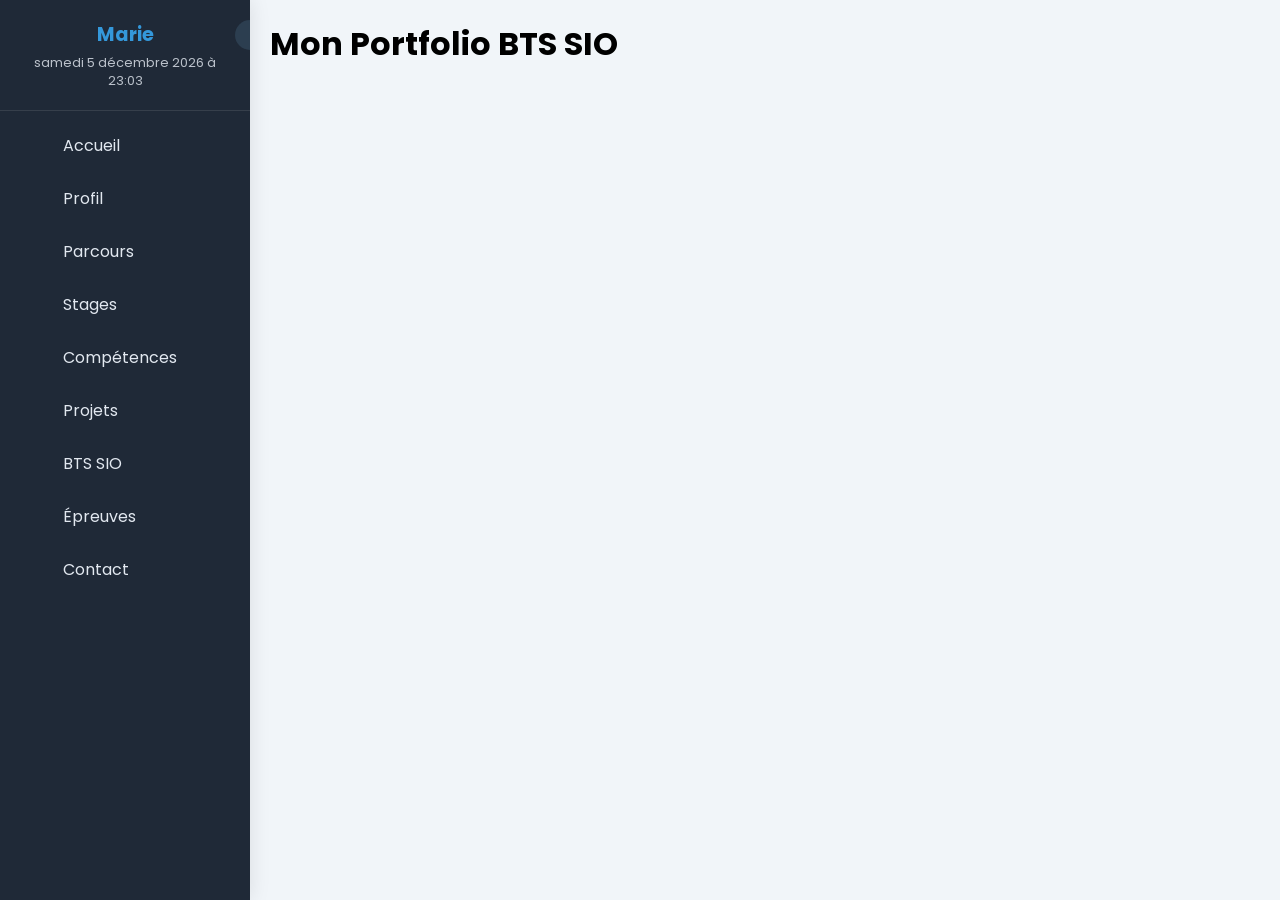
==== portfolio de sandrine/pages/index.html @ 7727120d "hébergment" ====
<!DOCTYPE html>
<html lang="fr">
<head>
    <meta charset="UTF-8">
    <meta name="viewport" content="width=device-width, initial-scale=1.0">
    <title>Portfolio BTS SIO</title>
    <link rel="stylesheet" href="../Style/style.css">
    <style>
        :root {
            --primary-color: #2c3e50;
            --accent-color: #3498db;
            --sidebar-width: 250px;
            --sidebar-bg: #1f2937;
            --text-color: #e2e8f0;
            --hover-bg: #3498db;
            --closed-width: 60px;
        }

        body {
            margin: 0;
            font-family: 'Poppins', sans-serif;
            background: #f1f5f9;
        }

        .sidebar {
            width: var(--sidebar-width);
            height: 100vh;
            background: var(--sidebar-bg);
            position: fixed;
            transition: all 0.4s cubic-bezier(0.4, 0, 0.2, 1);
            box-shadow: 0 0 20px rgba(0,0,0,0.1);
            overflow-x: hidden;
        }

        .sidebar.closed {
            width: var(--closed-width);
        }

        .sidebar.closed .user-info {
            padding: 20px 5px;
        }

        .sidebar.closed .user-info h3,
        .sidebar.closed .datetime {
            display: none;
        }

        .user-info {
            padding: 20px;
            text-align: center;
            color: var(--text-color);
            border-bottom: 1px solid rgba(255,255,255,0.1);
            margin-bottom: 10px;
        }

        .user-info h3 {
            margin: 0;
            font-size: 1.2rem;
            color: var(--accent-color);
        }

        .datetime {
            font-size: 0.8rem;
            opacity: 0.8;
            margin-top: 5px;
        }

        .toggle-btn {
            position: absolute;
            right: -15px;
            top: 20px;
            background: var(--primary-color);
            color: white;
            border: none;
            border-radius: 50%;
            width: 30px;
            height: 30px;
            cursor: pointer;
            z-index: 100;
        }

        .menu-item {
            padding: 12px 20px;
            display: flex;
            align-items: center;
            color: var(--text-color);
            text-decoration: none;
            transition: all 0.3s;
            margin: 4px 8px;
            border-radius: 8px;
            white-space: nowrap;
        }

        .sidebar.closed .menu-item {
            padding: 12px 15px;
            justify-content: center;
        }

        .sidebar.closed .menu-item i {
            margin-right: 0;
        }

        .menu-item:hover {
            background: var(--hover-bg);
            color: white;
            transform: translateX(5px);
        }

        .menu-item i {
            margin-right: 15px;
            width: 20px;
            text-align: center;
            color: var(--accent-color);
        }

        .menu-item:hover i {
            color: white;
        }

        .menu-text {
            transition: opacity 0.3s ease;
        }

        .sidebar.closed .menu-text {
            opacity: 0;
            width: 0;
            margin-left: 0;
        }

        main {
            margin-left: var(--sidebar-width);
            padding: 20px;
            transition: margin-left 0.4s cubic-bezier(0.4, 0, 0.2, 1);
        }

        .sidebar.closed + main {
            margin-left: var(--closed-width);
        }
    </style>
</head>
<body>
    <nav class="sidebar">
        <div class="user-info">
            <h3>Marie</h3>
            <div class="datetime" id="datetime"></div>
        </div>
        <button class="toggle-btn">
            <i class="fas fa-chevron-left"></i>
        </button>
        <a href="accueil.html" class="menu-item">
            <i class="fas fa-home"></i>
            <span class="menu-text">Accueil</span>
        </a>
        <a href="Profil.html" class="menu-item">
            <i class="fas fa-user"></i>
            <span class="menu-text">Profil</span>
        </a>
        <a href="parcours.html" class="menu-item">
            <i class="fas fa-graduation-cap"></i>
            <span class="menu-text">Parcours</span>
        </a>
        <a href="stage" class="menu-item">
            <i class="fas fa-briefcase"></i>
            <span class="menu-text">Stages</span>
        </a>
        <a href="competances.html" class="menu-item">
            <i class="fas fa-laptop-code"></i>
            <span class="menu-text">Compétences</span>
        </a>
        <a href="projets.html" class="menu-item">
            <i class="fas fa-code"></i>
            <span class="menu-text">Projets</span>
        </a>
        <a href="btssio.html" class="menu-item">
            <i class="fas fa-award"></i>
            <span class="menu-text">BTS SIO</span>
        </a>
        <a href="epreuves.html" class="menu-item">
            <i class="fas fa-tasks"></i>
            <span class="menu-text">Épreuves</span>
        </a>
        <a href="contact.html" class="menu-item">
            <i class="fas fa-envelope"></i>
            <span class="menu-text">Contact</span>
        </a>
    </nav>

    <main>
        <h1>Mon Portfolio BTS SIO</h1>
        <!-- Votre contenu ici -->
    </main>

    <script>
        const toggleBtn = document.querySelector('.toggle-btn');
        const sidebar = document.querySelector('.sidebar');
        const chevron = toggleBtn.querySelector('i');

        toggleBtn.addEventListener('click', () => {
            sidebar.classList.toggle('closed');
            chevron.classList.toggle('fa-chevron-left');
            chevron.classList.toggle('fa-chevron-right');
        });

        function updateDateTime() {
            const now = new Date();
            const options = { 
                weekday: 'long', 
                year: 'numeric', 
                month: 'long', 
                day: 'numeric',
                hour: '2-digit',
                minute: '2-digit'
            };
            document.getElementById('datetime').textContent = 
                now.toLocaleDateString('fr-FR', options);
        }
        
        updateDateTime();
        setInterval(updateDateTime, 60000);
    </script>

    <link href="https://fonts.googleapis.com/css2?family=Poppins:wght@300;400;500;600&display=swap" rel="stylesheet">
</body>
</html>
---- portfolio de sandrine/Style/style.css ----
#date-time {
    font-size: 16px;
    color: #333; /* Couleur du texte */
    margin-top: 20px; /* Espacement par rapport aux autres éléments */
    text-align: center; /* Centrage */
}




h1, p {
    margin: 0px;
}
tr{
    font-family: 'Franklin Gothic Medium', 'Arial Narrow', Arial, sans-serif;   
}
body {
    margin: 0;
    padding: 0;
    font-family: 'Franklin Gothic Medium', 'Arial Narrow', Arial, sans-serif;
}

.nav-menu {
    width: 300px;
    height: 100vh;
    background-color: rgba(241, 234, 234, 0.978);
    padding-top: 80px;
    overflow-y: auto;
}

.nav-menu ul {
    list-style-type: none;
    padding: 0;
    margin: 0;
}

.nav-menu li {
    margin: 10px 0;
}

.nav-menu a {
    color: #3498db;
    text-decoration: none;
    font-size: 18px;
    display: block;
    padding: 10px 15px;
    margin-left: 35px;
}

.nav-menu a:hover {
    text-decoration: underline;
    color: grey;
}

.nav-menu a.active {
    background-color: rgb(231, 231, 231);
    color: #3498db;
    border-radius: 5px;
}

/*page acceuil debut
nav {
    width: 200px;
    color: bisque;
    font: size 50px;
}*/

/*th.selection {
    padding: 10px;
    width: 200px;
    color:#fff;
}*/

body{
    margin: 0;
    padding: 0;
    width: 100%;
    height: 100%;
    font-family: 'Franklin Gothic Medium', 'Arial Narrow', Arial, sans-serif;
    font-size: medium;
    display: flex;
    /*flex-direction: row;  Change la direction pour permettre un layout horizontal */
    background-color: #fbfbfb;
}
.stretch-image{
    width: 100%;
    height: 100vh;
    object-fit: cover;

}

.fullscreen-image {
    background-image: url('../images/depositphotos_12769630-stock-photo-computer-network.jpg');
    background-position: center;
    background-repeat: no-repeat;
    background-size: cover;
    height: 100vh;
    width: 100%;
    position: fixed;
    top: 0;
    left: 0;
    z-index: -1;
    object-fit: contain;
    max-height: 1000px; /* Ajustez cette valeur selon vos besoins */
    
    
}






header {
    color:beige;
}
 

.lien:hover{
    background-color: transparent; /* Rend le fond du bouton transparent */
    color: rgb(96, 108, 108);
    border: solid;
}

.mini-presentation {
    position: absolute;
    top: 10%; 
    left: 20%; 
    transform: translate(-50%, -50%); 
    color:rgb(5, 50, 56); 
    text-align: center; 
    /* background-color: rgba(0, 0, 0, 0.5); /* Fond semi-transparent pour améliorer la lisibilité */
    padding: 40px;
    border-radius: 10px;

    width: 500px;
    height: 0px;
    margin: 200px;
    margin-left: 500px;
    font-size: 20px;
}
.img-accueil{
    margin-top: 30px;
}
/*.container{
    display: inline-block;
    image-rendering: auto; 
    width: 500%;
    height: auto;

}*/

/*fin page acceuil*/



/*debut page contact*/

.icône-plan{
    position: absolute;
    top: 0%;
    right: -20px;
    padding: 5px;
    margin-top: -120px;
    left: 600px;
    margin-right: -300px;
}

.mail-icon {
    position: absolute;
   /* top: 0;*/
   /* left: 0;*/
    margin-top: -50px;
    margin-left: 20px;
}
.email-text{
    display: flex;
    margin-top: 10px;
    flex-direction: column; /* Aligne le texte verticalement */
}

.email-address {
    margin-left: 110px; 
    position: relative; 
    top: -60px; 
    margin-top: 10px;
}
.email-label{
    margin-left: 11px; 
    position: relative; 
    top: -60px; 
    margin-top: 2px;
}



.form-container{
    margin-top: 170px;
    position: relative;
    max-width: 400px;
    text-align: center;
    margin-right: 700px;
    margin-right: 700px;
    min-width: 300px;
    flex: 1;
}


.form-group {
    margin-bottom: 20px;

}
.form{

    max-width: 300px;
    margin: 0 auto;
    padding: 20px; 
    display: flex;
    flex-direction: column;
    margin-bottom: 30px;
}

.icon-container {
   /* margin-top: 1px;*/
    position: absolute;
    width: 100%;
    top: 0px;/* Ajustez cette valeur selon la taille de vos icônes */
    left: 0;
    display: flex;
    justify-content: space-between; 
}
.map{
    margin-top: -500px;
    position: relative;
    width: 80%;
    max-width: 400px;
    height: auto;
    text-align: center;
    margin-left: 500px;
}
/*fin page contact*/



.footer{
    margin: auto;
    display: flex;
    background-color: rgb(251, 247, 244);
    padding: auto ;
    justify-content: space-between;
    margin-top: 800px;
    
}
.footer span {
    flex-basis: 45%;
    
}
.footer span:last-child{
    text-align: right;
}



label{
    display: block;
    margin-bottom: 50px;
}

input[type="text"],
textarea {
    width: 100%;
    padding: 20px;
}

input[type="submit"]{
    background-color: gray;
    cursor: pointer;
    font-size: 18px;
}
input[type="submit"]:hover{
    background-color: chocolate;
}

.form{
    display: flex;
    justify-content: center;
    height: 0;
    border-left: 30px solid transparent;
    border-right: 30px solid 
}





/*Debut page BTSSIO*/
.bts {
    margin-top: 90px;
  }
  
  h1, h4 {
    text-align: center;
  }
  
  .descp {
    max-width: 1000px;
    margin: 0 auto;
  }
  
  .container {
    display: flex;
    justify-content: space-between;
    max-width: 1200px;
    margin: 0 auto;
    padding: 20px;
  }
  
  .option {
    width: 48%;
    padding: 20px;
  }
  
  .hover {
    position: relative;
    overflow: hidden;
    height: 300px;
  }
  
  .front, .back {
    position: absolute;
    top: 0;
    left: 0;
    width: 100%;
    height: 100%;
    transition: transform 0.6s linear;
    backface-visibility: hidden;
  }
  
  .front {
    transform: perspective(600px) rotateY(0deg);
  }
  
  .back {
    transform: perspective(600px) rotateY(180deg);
    background-color: #f8f9fa;
    padding: 20px;
    overflow-y: auto;
  }
  
  .hover:hover .front {
    transform: perspective(600px) rotateY(-180deg);
  }
  
  .hover:hover .back {
    transform: perspective(600px) rotateY(0deg);
  }
  
  .option img {
    width: 100%;
    height: auto;
  }
  
  ul {
    list-style-type: none;
    padding-left: 0;
  }
  
  .icofont-rounded-right {
    margin-right: 5px;
  }
  
  .encadre-image {
    border: 10px solid #785779;
    border-radius: 5px;
    padding: 5px;
    box-shadow: 0 0 10px rgba(0,0,0,0.2);
  }
  


/*fin page BTS SIO*/






/* page documentation dédut */
/* Styles généraux */
body {
    font-family: Arial, sans-serif;
    margin: 0;
    padding: 0;
    background-color: #f4f4f4;
}

/* Section générale */
.section {
    text-align: center;
    padding: 40px 20px;
}

/* Conteneur des cartes */
.cards-container {
    display: flex;
    flex-wrap: wrap;
    justify-content: center;
    gap: 20px;
    padding: 20px;
}

/* Carte individuelle */
.card {
    border: 1px solid #ddd;
    border-radius: 10px;
    width: 280px;
    background-color: white;
    box-shadow: 0 4px 6px rgba(0, 0, 0, 0.1);
    transition: transform 0.3s;
    text-align: center;
    padding: 15px;
}

.card:hover {
    transform: scale(1.05);
}

/* Image dans la carte */
.card img {
    width: 100%;
    height: auto;
    border-radius: 10px 10px 0 0;
}

/* Titre de la carte */
.card h3 {
    margin: 10px 0;
    font-size: 16px;
    color: #333;
}

/* Lien */
.card a {
    display: inline-block;
    text-decoration: none;
    background-color: rgb(100, 100, 255);
    color: white;
    padding: 8px 12px;
    border-radius: 5px;
    transition: background-color 0.3s;
}

.card a:hover {
    background-color: rgb(80, 80, 255);
}

/* Espacement entre les sections */
.section + .section {
    margin-top: 40px;
}
/*fin de page DOCUMENT*/




/*Debut  Page PROFILE*/
p{
    padding: 200px;
    margin: 100px;
}
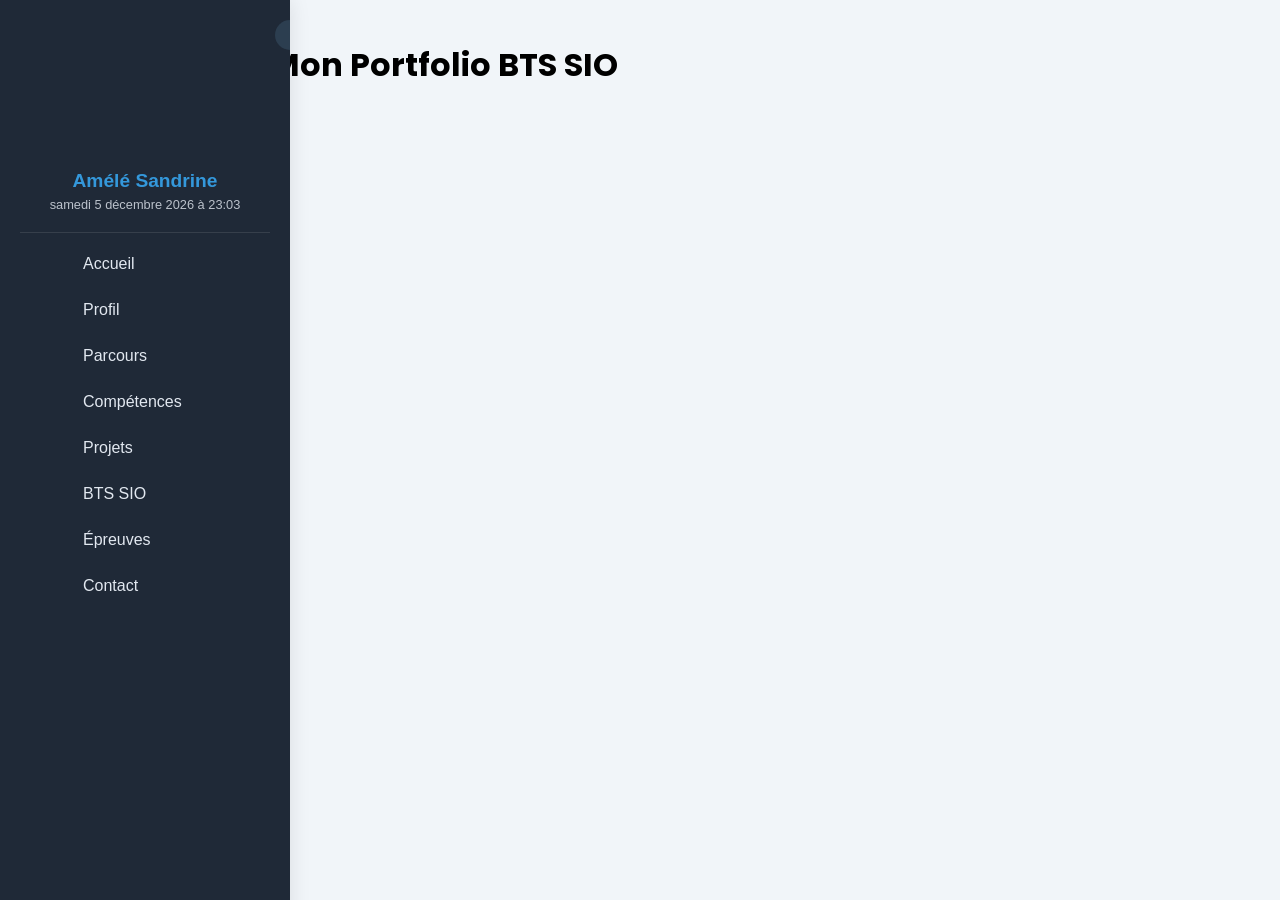
==== commit 7bb43c1c: "mise  jour" ====
--- a/portfolio de sandrine/pages/index.html
+++ b/portfolio de sandrine/pages/index.html
@@ -141,7 +141,7 @@
 <body>
     <nav class="sidebar">
         <div class="user-info">
-            <h3>Marie</h3>
+            <h3>Amélé Sandrine</h3>
             <div class="datetime" id="datetime"></div>
         </div>
         <button class="toggle-btn">
@@ -155,13 +155,10 @@
             <i class="fas fa-user"></i>
             <span class="menu-text">Profil</span>
         </a>
-        <a href="parcours.html" class="menu-item">
-            <i class="fas fa-graduation-cap"></i>
-            <span class="menu-text">Parcours</span>
-        </a>
+    
         <a href="stage" class="menu-item">
             <i class="fas fa-briefcase"></i>
-            <span class="menu-text">Stages</span>
+            <span class="menu-text">Parcours</span>
         </a>
         <a href="competances.html" class="menu-item">
             <i class="fas fa-laptop-code"></i>
--- a/portfolio de sandrine/Style/style.css
+++ b/portfolio de sandrine/Style/style.css
@@ -1,3 +1,14 @@
+html {
+    scroll-behavior: smooth;
+  }
+  
+  .section {
+    height: 100vh;
+    padding: 80px 20px;
+    background: #f1f5f9;
+  }
+  
+
 
 #date-time {
     font-size: 16px;
@@ -6,37 +17,10 @@
     text-align: center; /* Centrage */
 }
 
-
-
-
-h1, p {
-    margin: 0px;
-}
-tr{
-    font-family: 'Franklin Gothic Medium', 'Arial Narrow', Arial, sans-serif;   
-}
-body {
-    margin: 0;
-    padding: 0;
-    font-family: 'Franklin Gothic Medium', 'Arial Narrow', Arial, sans-serif;
-}
-
-.nav-menu {
-    width: 300px;
-    height: 100vh;
-    background-color: rgba(241, 234, 234, 0.978);
-    padding-top: 80px;
-    overflow-y: auto;
-}
-
-.nav-menu ul {
-    list-style-type: none;
-    padding: 0;
-    margin: 0;
-}
-
-.nav-menu li {
-    margin: 10px 0;
+p {
+    margin: 20px auto;
+    padding: 10px;  
+    line-height: 1.6;
 }
 
 .nav-menu a {
@@ -48,138 +32,171 @@
     margin-left: 35px;
 }
 
-.nav-menu a:hover {
-    text-decoration: underline;
-    color: grey;
-}
 
 .nav-menu a.active {
     background-color: rgb(231, 231, 231);
-    color: #3498db;
+    color: lab(60.16% -6.09 -42.24);
     border-radius: 5px;
 }
 
-/*page acceuil debut
-nav {
+
+
+
+.sidebar {
+    background-color: #0f172a;
+    color: #e5e7eb;
+    width: 220px;
+    padding: 20px;
+    padding-top: 150px;
+    font-family: Arial, sans-serif;
+    position: fixed;
+    height: 100vh;
+    transition: width 0.3s ease;
+    overflow: hidden;
+  }
+  
+  .sidebar.collapsed {
+    width: 60px;
+  }
+  
+  .menu-item {
+    display: flex;
+    align-items: center;
+    padding: 10px 0;
+  }
+  
+  .link-text {
+    display: inline-block;
+    margin-left: 10px;
+    transition: opacity 0.3s ease;
+  }
+  
+  .sidebar.collapsed .link-text {
+    opacity: 0;
+    visibility: hidden;
+  }
+  
+  /*.main-content {
+    margin-left: 220px;
+    background: linear-gradient(to bottom right, #b388f6, #5ac8fa);
+    min-height: 100vh;
+    padding: 2rem;
+    transition: margin-left 0.3s ease;
+  }*/
+
+  .main-content {
+    margin-left: var(--sidebar-width);
+    background: linear-gradient(to bottom right, #b388f6, #5ac8fa);
+    min-height: 100vh;
+    padding: 2rem;
+    transition: margin-left 0.4s cubic-bezier(0.4, 0, 0.2, 1);
+}
+
+    .sidebar.closed + .main-content {
+    margin-left: var(--closed-width);
+}
+
+
+  .toggle-btn {
+    position: absolute;
+    right: -15px;
+    top: 20px;
+}
+
+
+.icon {
+    color: #9ca3af; /* gris clair */
+    margin-right: 8px;
+}
+
+
+/*page acceuil debut*/
+/*nav {
     width: 200px;
     color: bisque;
     font: size 50px;
 }*/
 
-/*th.selection {
-    padding: 10px;
-    width: 200px;
-    color:#fff;
-}*/
-
-body{
-    margin: 0;
-    padding: 0;
-    width: 100%;
-    height: 100%;
-    font-family: 'Franklin Gothic Medium', 'Arial Narrow', Arial, sans-serif;
-    font-size: medium;
-    display: flex;
-    /*flex-direction: row;  Change la direction pour permettre un layout horizontal */
-    background-color: #fbfbfb;
-}
-.stretch-image{
-    width: 100%;
-    height: 100vh;
-    object-fit: cover;
-
-}
-
-.fullscreen-image {
-    background-image: url('../images/depositphotos_12769630-stock-photo-computer-network.jpg');
-    background-position: center;
-    background-repeat: no-repeat;
+
+.main-content.hero {
+    display: flex;
+    justify-content: center;
+    align-items: center;
+    height: 100vh; /* plein écran */
+    background: linear-gradient(to bottom right, #b388f6, #5ac8fa);
+    text-align: center;
+    animation: fadeInUp 1.5s ease-out;
+  }
+  
+  .hero-content p {
+    font-size: 1.5em;
+    max-width: 700px;
+    line-height: 1.6;
+    color: #000;
+    animation: fadeInUp 2s ease-out;
+    opacity: 0;
+    animation-fill-mode: forwards;
+    animation-delay: 0.5s;
+  }
+  /* Animation */
+  @keyframes fadeInUp {
+    0% {
+      opacity: 0;
+      transform: translateY(40px);
+    }
+    100% {
+      opacity: 1;
+      transform: translateY(0);
+    }
+  }
+  
+  
+  
+  
+  .hero {
+    position: relative;
+    height: 100vh;    
     background-size: cover;
-    height: 100vh;
-    width: 100%;
-    position: fixed;
-    top: 0;
-    left: 0;
-    z-index: -1;
-    object-fit: contain;
-    max-height: 1000px; /* Ajustez cette valeur selon vos besoins */
-    
-    
-}
-
-
-
-
-
-
-header {
-    color:beige;
-}
+    display: flex;
+    justify-content: center;
+    align-items: center;
+  }
+  
+  .hero-content {
+    text-align: center;
+    z-index: 2;
+    color: #000; /* texte noir pour une image éclaircie */
+  }
+  
+  .hero-content h1 {
+    font-size: 3em;
+    margin-bottom: 10px;
+    animation: fadeInUp 1.5s ease-in-out;
+  }
+  
+  .hero-content p {
+    font-size: 1.5em;
+    opacity: 0.9;
+    animation: fadeInUp 2s ease-in-out;
+  }
+  
+
+/*fin page acceuil*/
+
+
+
+/*debut page contact*/
+
+
+
+  
+  .mail-icon {
+    width: 40px;  /* taille légèrement réduite pour un bon alignement */
+    height: auto;
+    margin: 0;    /* aucune marge spéciale pour ne pas le décaler */
+  }
  
-
-.lien:hover{
-    background-color: transparent; /* Rend le fond du bouton transparent */
-    color: rgb(96, 108, 108);
-    border: solid;
-}
-
-.mini-presentation {
-    position: absolute;
-    top: 10%; 
-    left: 20%; 
-    transform: translate(-50%, -50%); 
-    color:rgb(5, 50, 56); 
-    text-align: center; 
-    /* background-color: rgba(0, 0, 0, 0.5); /* Fond semi-transparent pour améliorer la lisibilité */
-    padding: 40px;
-    border-radius: 10px;
-
-    width: 500px;
-    height: 0px;
-    margin: 200px;
-    margin-left: 500px;
-    font-size: 20px;
-}
-.img-accueil{
-    margin-top: 30px;
-}
-/*.container{
-    display: inline-block;
-    image-rendering: auto; 
-    width: 500%;
-    height: auto;
-
-}*/
-
-/*fin page acceuil*/
-
-
-
-/*debut page contact*/
-
-.icône-plan{
-    position: absolute;
-    top: 0%;
-    right: -20px;
-    padding: 5px;
-    margin-top: -120px;
-    left: 600px;
-    margin-right: -300px;
-}
-
-.mail-icon {
-    position: absolute;
-   /* top: 0;*/
-   /* left: 0;*/
-    margin-top: -50px;
-    margin-left: 20px;
-}
-.email-text{
-    display: flex;
-    margin-top: 10px;
-    flex-direction: column; /* Aligne le texte verticalement */
-}
-
+  
 .email-address {
     margin-left: 110px; 
     position: relative; 
@@ -195,63 +212,106 @@
 
 
 
-.form-container{
-    margin-top: 170px;
-    position: relative;
-    max-width: 400px;
-    text-align: center;
-    margin-right: 700px;
-    margin-right: 700px;
+.contact-section {
+    display: flex;
+    justify-content: center;
+    align-items: flex-start; /* permet d'aligner le haut de chaque élément */
+    gap: 50px; /* espace entre la carte et le formulaire */
+    flex-wrap: wrap;
+    margin-top: 50px;
+  }
+  
+  .form-container {
+    padding: 30px;
+    border-radius: 10px;
+    max-width: 500px;
     min-width: 300px;
     flex: 1;
-}
-
-
-.form-group {
-    margin-bottom: 20px;
-
-}
-.form{
-
-    max-width: 300px;
-    margin: 0 auto;
-    padding: 20px; 
+    background-color: #fff;
+  }
+  
+  .map {
+    max-width: 600px;
+    flex: 1;
+    text-align: center;
+  }
+
+
+    .icon-container {
+        display: flex;
+        align-items: center;  /* aligne verticalement l’icône et le texte */
+        gap: 10px;             /* espace entre l’icône et l’adresse email */
+        margin-bottom: 20px;   /* espace sous l’icône + email */
+        justify-content: flex-start; /* aligne à gauche sans affecter le reste */
+    }
+  
+  
+
+  .email-text {
     display: flex;
     flex-direction: column;
-    margin-bottom: 30px;
-}
-
-.icon-container {
-   /* margin-top: 1px;*/
-    position: absolute;
-    width: 100%;
-    top: 0px;/* Ajustez cette valeur selon la taille de vos icônes */
-    left: 0;
-    display: flex;
-    justify-content: space-between; 
-}
-.map{
-    margin-top: -500px;
-    position: relative;
-    width: 80%;
-    max-width: 400px;
-    height: auto;
-    text-align: center;
-    margin-left: 500px;
-}
+    justify-content: center;
+    margin: 0px;
+    padding: 0;
+  }
+  .email-label,
+  .email-address {
+    margin: 0;
+    font-size: 14px;
+    margin: 0;
+    padding: 0px;
+    font-size: 14px;
+    margin-bottom: -120px;
+  }
+
+
+  form input,
+form textarea {
+  display: block;
+  width: 100%;
+  padding: 10px;
+  margin-bottom: 20px;
+  border: 1px solid #ccc;
+  border-radius: 5px;
+}
+
+form input[type="submit"] {
+  background-color: #007bff;
+  color: white;
+  border: none;
+  cursor: pointer;
+  transition: background-color 0.3s ease;
+}
+
+form input[type="submit"]:hover {
+  background-color: #0056b3;
+}
+
+ 
+  
+  @media (max-width: 768px) {
+    .contact-section {
+      flex-direction: column;
+      align-items: center;
+    }
+    .map {
+      margin-top: 20px;
+    }
+  }
+  
 /*fin page contact*/
 
 
 
-.footer{
-    margin: auto;
-    display: flex;
-    background-color: rgb(251, 247, 244);
-    padding: auto ;
-    justify-content: space-between;
-    margin-top: 800px;
-    
-}
+.footer {
+  margin: auto;
+  display: flex;
+  background-color: rgb(251, 247, 244);
+  justify-content: space-between;
+  padding: 20px;
+  margin-top: 50px; /* suffisant */
+}
+
 .footer span {
     flex-basis: 45%;
     
@@ -282,118 +342,20 @@
     background-color: chocolate;
 }
 
-.form{
-    display: flex;
-    justify-content: center;
-    height: 0;
-    border-left: 30px solid transparent;
-    border-right: 30px solid 
-}
-
-
-
-
-
-/*Debut page BTSSIO*/
-.bts {
-    margin-top: 90px;
-  }
-  
-  h1, h4 {
-    text-align: center;
-  }
-  
-  .descp {
-    max-width: 1000px;
-    margin: 0 auto;
-  }
-  
-  .container {
-    display: flex;
-    justify-content: space-between;
-    max-width: 1200px;
-    margin: 0 auto;
-    padding: 20px;
-  }
-  
-  .option {
-    width: 48%;
-    padding: 20px;
-  }
-  
-  .hover {
-    position: relative;
-    overflow: hidden;
-    height: 300px;
-  }
-  
-  .front, .back {
-    position: absolute;
-    top: 0;
-    left: 0;
-    width: 100%;
-    height: 100%;
-    transition: transform 0.6s linear;
-    backface-visibility: hidden;
-  }
-  
-  .front {
-    transform: perspective(600px) rotateY(0deg);
-  }
-  
-  .back {
-    transform: perspective(600px) rotateY(180deg);
-    background-color: #f8f9fa;
-    padding: 20px;
-    overflow-y: auto;
-  }
-  
-  .hover:hover .front {
-    transform: perspective(600px) rotateY(-180deg);
-  }
-  
-  .hover:hover .back {
-    transform: perspective(600px) rotateY(0deg);
-  }
-  
-  .option img {
-    width: 100%;
-    height: auto;
-  }
-  
-  ul {
-    list-style-type: none;
-    padding-left: 0;
-  }
-  
-  .icofont-rounded-right {
-    margin-right: 5px;
-  }
-  
-  .encadre-image {
-    border: 10px solid #785779;
-    border-radius: 5px;
-    padding: 5px;
-    box-shadow: 0 0 10px rgba(0,0,0,0.2);
-  }
-  
-
-
-/*fin page BTS SIO*/
-
-
-
-
-
-
-/* page documentation dédut */
-/* Styles généraux */
-body {
-    font-family: Arial, sans-serif;
-    margin: 0;
-    padding: 0;
-    background-color: #f4f4f4;
-}
+
+@media (max-width: 768px) {
+    .form-container {
+        margin: 0 auto;
+        max-width: 90%;
+    }
+    .map {
+        margin-left: 0;
+        margin-top: 20px;
+    }
+}
+
+
+
 
 /* Section générale */
 .section {
@@ -444,7 +406,7 @@
 .card a {
     display: inline-block;
     text-decoration: none;
-    background-color: rgb(100, 100, 255);
+    background-color: rgb(72, 72, 173);
     color: white;
     padding: 8px 12px;
     border-radius: 5px;
@@ -452,7 +414,7 @@
 }
 
 .card a:hover {
-    background-color: rgb(80, 80, 255);
+    background-color: rgb(230, 230, 241);
 }
 
 /* Espacement entre les sections */
@@ -468,4 +430,22 @@
 p{
     padding: 200px;
     margin: 100px;
-}+}
+
+
+  
+   /*Animation simple d’apparition */
+
+  @keyframes fadeInUp {
+    from {
+      opacity: 0;
+      transform: translateY(40px);
+    }
+    to {
+      opacity: 1;
+      transform: translateY(0);
+    }
+  }
+  
+
+/* Arc-en-ciel coin haut gauche */
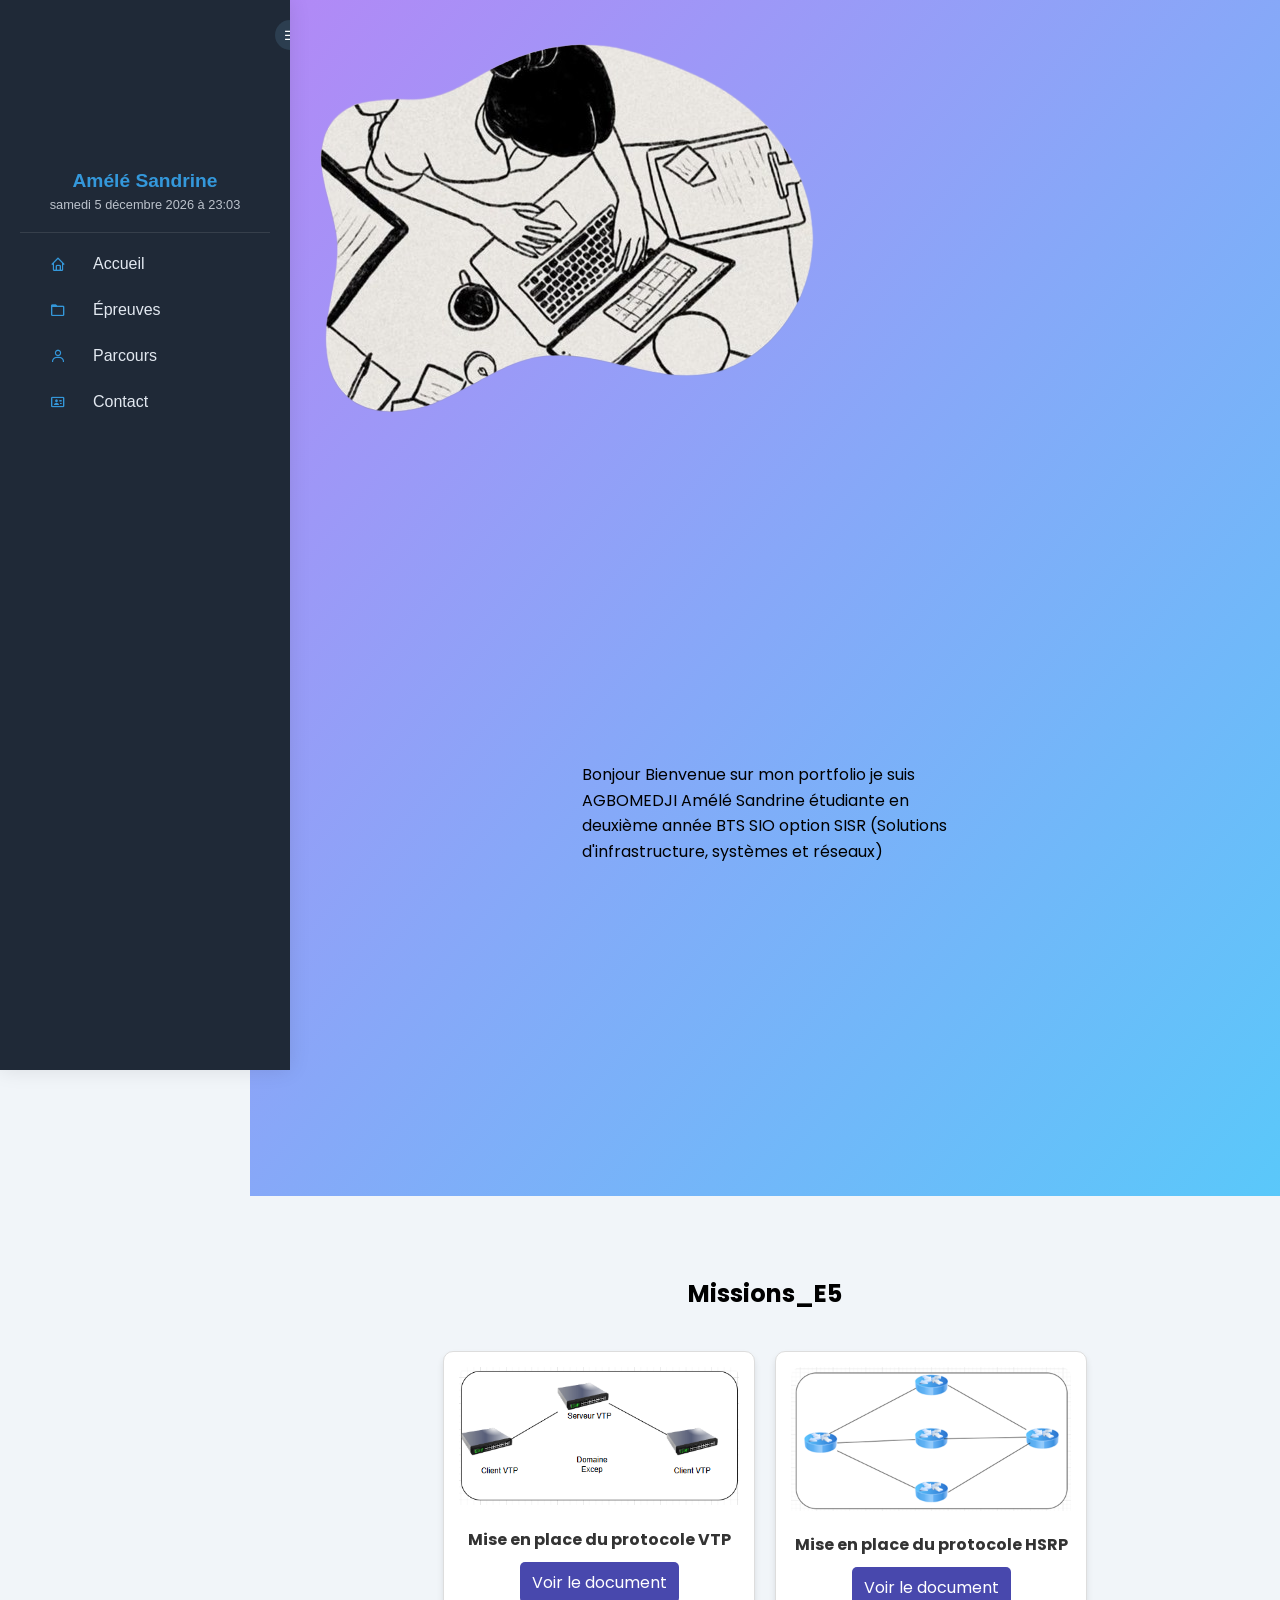
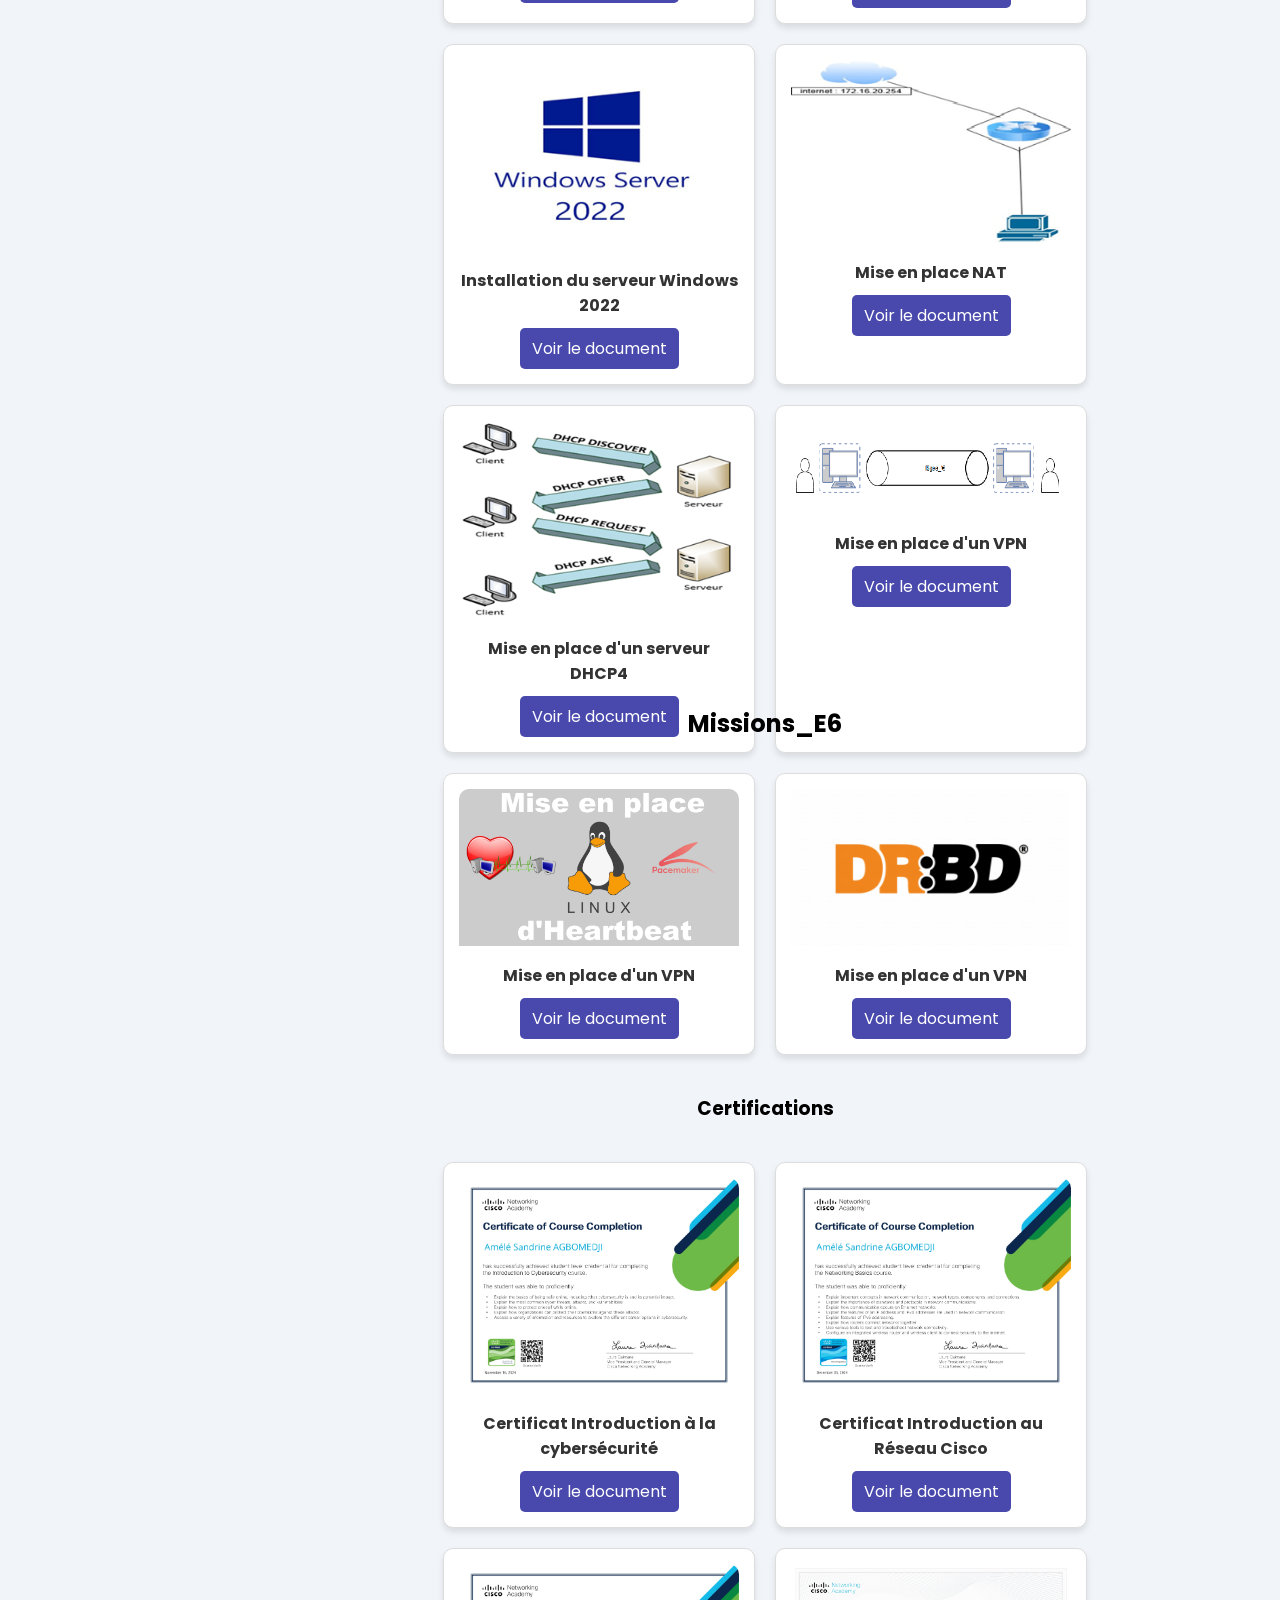
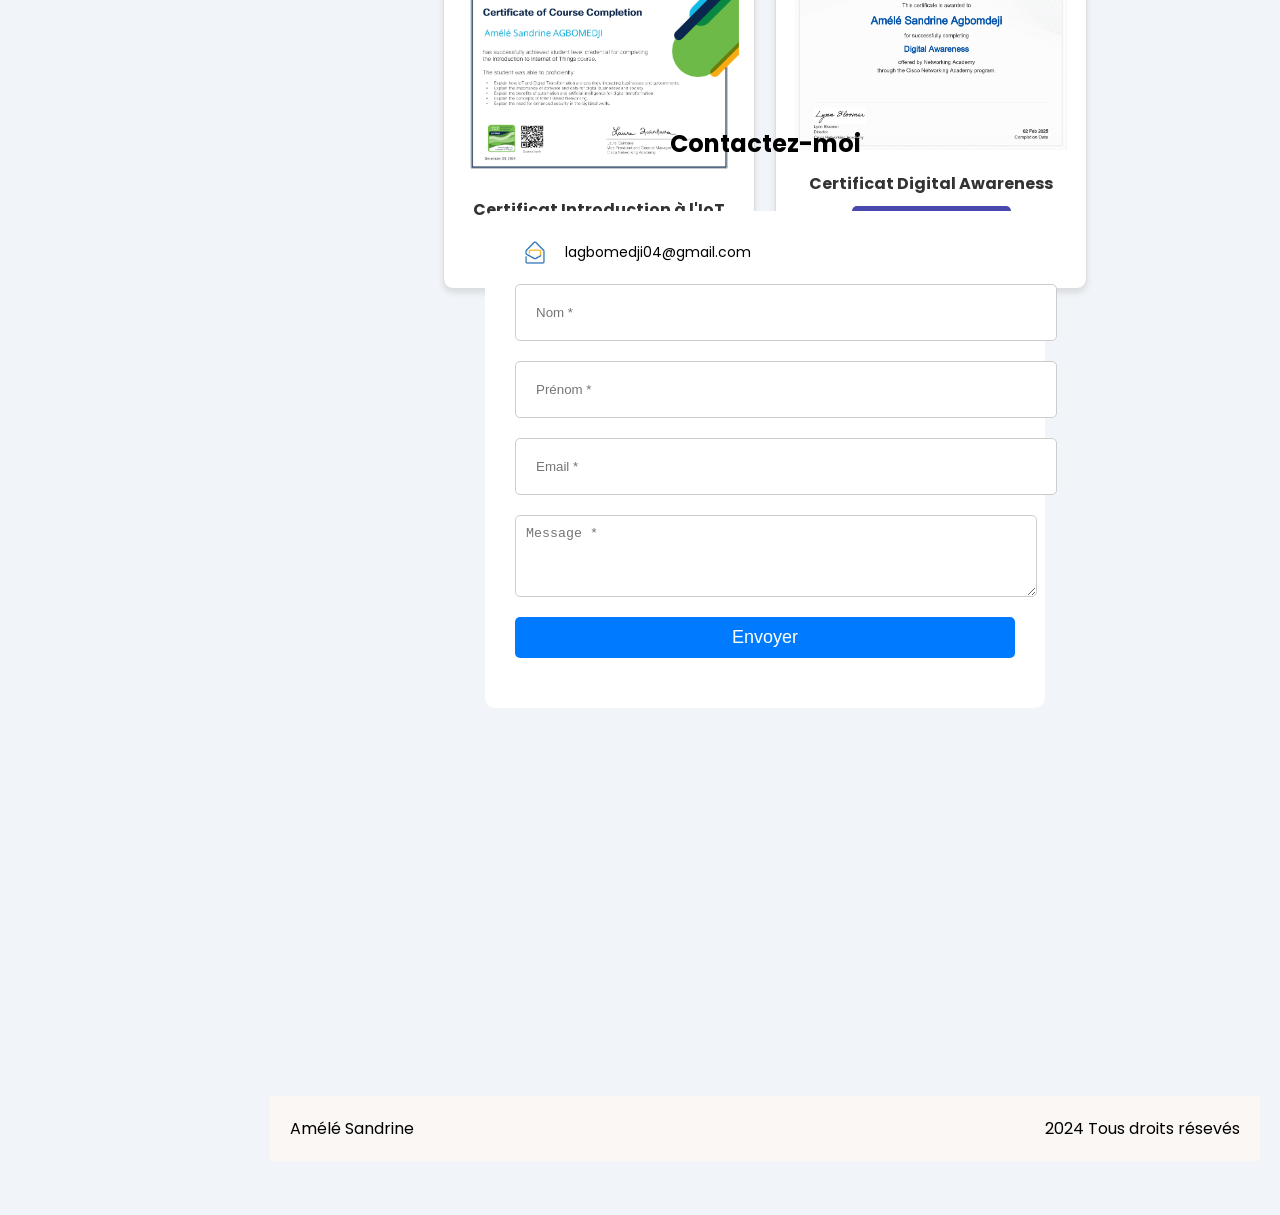
==== commit ab98f0f1: "Renommage de accueil.html en index.html pour GitHub Pages" ====
--- a/portfolio de sandrine/pages/index.html
+++ b/portfolio de sandrine/pages/index.html
@@ -5,6 +5,8 @@
     <meta name="viewport" content="width=device-width, initial-scale=1.0">
     <title>Portfolio BTS SIO</title>
     <link rel="stylesheet" href="../Style/style.css">
+    <link href='https://unpkg.com/boxicons@2.1.4/css/boxicons.min.css' rel='stylesheet'>
+
     <style>
         :root {
             --primary-color: #2c3e50;
@@ -139,53 +141,288 @@
     </style>
 </head>
 <body>
-    <nav class="sidebar">
+    <nav class="sidebar" id="sidebar">
+        <button id="toggleSidebar" class="toggle-btn">☰</button>
+      
         <div class="user-info">
-            <h3>Amélé Sandrine</h3>
-            <div class="datetime" id="datetime"></div>
+          <h3>Amélé Sandrine</h3>
+          <div class="datetime" id="datetime"></div>
         </div>
-        <button class="toggle-btn">
-            <i class="fas fa-chevron-left"></i>
-        </button>
+      
         <a href="accueil.html" class="menu-item">
-            <i class="fas fa-home"></i>
-            <span class="menu-text">Accueil</span>
+          <i class='bx bx-home'></i>
+          <span class="link-text">Accueil</span>
         </a>
-        <a href="Profil.html" class="menu-item">
-            <i class="fas fa-user"></i>
-            <span class="menu-text">Profil</span>
+      
+        <div class="menu-item has-submenu">
+          <i class='bx bx-folder'></i>
+          <span class="link-text">Épreuves</span>
+        </div>
+      
+        <a href="parcours.html" class="menu-item">
+          <i class='bx bx-user'></i>
+          <span class="link-text">Parcours</span>
         </a>
-    
-        <a href="stage" class="menu-item">
-            <i class="fas fa-briefcase"></i>
-            <span class="menu-text">Parcours</span>
+      
+        <a href="contact.html" class="menu-item">
+          <i class='bx bx-id-card'></i>
+          <span class="link-text">Contact</span>
         </a>
-        <a href="competances.html" class="menu-item">
-            <i class="fas fa-laptop-code"></i>
-            <span class="menu-text">Compétences</span>
-        </a>
-        <a href="projets.html" class="menu-item">
-            <i class="fas fa-code"></i>
-            <span class="menu-text">Projets</span>
-        </a>
-        <a href="btssio.html" class="menu-item">
-            <i class="fas fa-award"></i>
-            <span class="menu-text">BTS SIO</span>
-        </a>
-        <a href="epreuves.html" class="menu-item">
-            <i class="fas fa-tasks"></i>
-            <span class="menu-text">Épreuves</span>
-        </a>
-        <a href="contact.html" class="menu-item">
-            <i class="fas fa-envelope"></i>
-            <span class="menu-text">Contact</span>
-        </a>
+      </nav>
+      
+    
+      <!-- Ton contenu principal -->
+      <main class="main-content">
+        <div class="hero-section">
+            <div class="hero-image">
+                <img src="../images/Capture_d_écran_2025-05-05_162324-removebg-preview.png" alt="">
+            </div>
+
+        </div>
+        <p>Bonjour
+            Bienvenue sur mon portfolio
+            je suis AGBOMEDJI Amélé Sandrine étudiante en deuxième année BTS SIO option SISR (Solutions d'infrastructure, systèmes et réseaux)</p>
+
+      </main>
     </nav>
+    <!-- Ton contenu principal -->
+
+  
+
+    <!-- Le reste de votre code HTML... -->
+    
+    <!--div class="hero-content">
+        <section class="hero">
+            <h1 class="hero-text">Bonjour, Bienvenue sur mon portfolio...</h1>
+        </section>
+    </div-->
 
     <main>
-        <h1>Mon Portfolio BTS SIO</h1>
-        <!-- Votre contenu ici -->
+
+        <!--section >
+            <div class="hero-content">
+        <section class="hero">
+            <h1 class="hero-text">Bonjour, Bienvenue sur mon portfolio...</h1>
+        </section>
+            </div>
+        </section-->
+
+        
+        
+      
+        <section id="missionsE5" class="section">
+            <h2>Missions_E5</h2>
+            
+            <div class="cards-container">
+                <div class="card">
+                    <img src="../images/img VTP.png" alt="Installation IoT">
+                    <h3>Mise en place du protocole VTP</h3>
+                    <a href="../documents/1_mise en place de VTP.pdf" target="_blank">Voir le document</a>
+                </div>
+    
+                <div class="card">
+                    <img src="../images/img hsrp.png" alt="audit">
+                    <h3>Mise en place du protocole HSRP</h3>
+                    <a href="../documents/1_Projet_mise_en_place_hsrp.pdf" target="_blank">Voir le document</a>
+                </div>
+    
+                <div class="card">
+                    <img src="../images/wind2022.png" alt="audit">
+                    <h3>Installation du serveur Windows 2022</h3>
+                    <a href="../documents/5_Installation windows server 2022.pdf" target="_blank">Voir le document</a>
+                </div>
+    
+                <div class="card">
+                    <img src="../images/img NAT.png" alt="audit">
+                    <h3>Mise en place NAT</h3>
+                    <a href="../documents/2_mise en place de NAT.pdf" target="_blank">Voir le document</a>
+                </div>
+    
+                <div class="card">
+                    <img src="../images/imgdhcp.png" alt="audit">
+                    <h3>Mise en place d'un serveur DHCP4</h3>
+                    <a href="../documents/3_installation serveur DHCP.pdf" target="_blank">Voir le document</a>
+                </div>
+                <div class="card">
+                    <img src="../images/img VPN.png" alt="audit">
+                    <h3>Mise en place d'un VPN</h3>
+                    <a href="../documents/6installation serveur web Linux.pdf" target="_blank">Voir le document</a>
+                </div>
+                <div class="card">
+                    <img src="../images/install-heartbeat.jpg" alt="audit">
+                    <h3>Mise en place d'un VPN</h3>
+                    <a href="../documents/HEARTBEAT.pdf" target="_blank">Voir le document</a>
+                </div>
+                <div class="card">
+                        <img src="../images/drbd.png" alt="audit">
+                        <h3>Mise en place d'un VPN</h3>
+                        <a href="../documents/mise en place DRBD.pdf" target="_blank">Voir le document</a>
+                </div>
+            </div>
+            <h3>Certifications</h3>
+
+            <div class="cards-container">
+                <div class="card">
+                    <img src="../images/1_Introduction_to_Cybersecurity_Badge20241116-25-vor7zh_page-0001.jpg" alt="certif">
+                    <h3>Certificat Introduction à la cybersécurité</h3>
+                    <a href="../documents/certif/1_Introduction_to_Cybersecurity_Badge20241116-25-vor7zh.pdf" target="_blank">Voir le document</a>
+                </div>
+    
+                <div class="card">
+                    <img src="../images/2_Networking_Basics_Badge20241205-27-le6i4b_page-0001.jpg" alt="certif">
+                    <h3>Certificat Introduction au Réseau Cisco</h3>
+                    <a href="../documents/certif/2_Networking_Basics_Badge20241205-27-le6i4b.pdf" target="_blank">Voir le document</a>
+                </div>
+    
+                <div class="card">
+                    <img src="../images/3_Introduction_to_IoT_Badge20241203-25-54nynf_page-0001.jpg" alt="certif">
+                    <h3>Certificat Introduction à l'IoT</h3>
+                    <a href="../documents/certif/3_Introduction_to_IoT_Badge20241203-25-54nynf.pdf" target="_blank">Voir le document</a>
+                </div>
+    
+                <div class="card">
+                    <img src="../images/4_Digital_Awareness_certificate_lagbomedji04-gmail-com_5bb9c5ce-554c-493c-897a-7d22d1c522d1_page-0001.jpg" alt="certif">
+                    <h3>Certificat Digital Awareness</h3>
+                    <a href="../documents/certif/4_Digital_Awareness_certificate_lagbomedji04-gmail-com_5bb9c5ce-554c-493c-897a-7d22d1c522d1.pdf" target="_blank">Voir le document</a>
+                </div>
+    
+                <div class="card">
+                    <img src="../images/5_EnglishforIT1Update20250215-26-tuco43_page-0001 (1).jpg" alt="certif">
+                    <h3>Certificat English for IT</h3>
+                    <a href="../documents/certif/5_EnglishforIT1Update20250215-26-tuco43.pdf" target="_blank">Voir le document</a>
+                </div>
+            </div>
+        </section>
+        <br>
+        <br>
+
+
+      
+        <section id="Missions_E6" class="section">
+            <h2>Missions_E6</h2>
+        </section>
+
+        <section id="Contact" class="section">
+            <h2>Contactez-moi</h2>
+            <link href="https://fonts.googleapis.com/css2?family=Poppins:wght@300;400;500;600&display=swap" rel="stylesheet">
+          
+            <div class="contact-section"> <!-- Nouveau conteneur -->
+          
+              <div class="form-container">
+                <div class="icon-container">
+                    <img src="../images/Zoho-Mail-Symbole.jpg" alt="mail icon" class="mail-icon" width="100" height="50">
+                    <div class="email-text">
+                        <span class="email-address">lagbomedji04@gmail.com</span>
+                    </div>
+                </div>
+          
+                <form method="POST" action="/rep.php">
+                    <input id="name" type="text" placeholder="Nom *" name="page_name" required />
+                    
+                    <input id="last_name" type="text" placeholder="Prénom *" name="last_name" required />
+                    
+                    <input id="mail" type="text" placeholder="Email *" name="Email" required />
+                    
+                    <textarea id="message" name="message" rows="4" placeholder="Message *" required></textarea>
+                    
+                    <input type="submit" value="Envoyer" />
+                  </form>
+              </div>
+          
+              <div class="map">
+                <iframe 
+                    src="https://www.google.com/maps/embed?pb=!1m18!1m12!1m3!1d2625.7435266734037!2d2.649358077459986!3d48.844030601715474!2m3!1f0!2f0!3f0!3m2!1i1024!2i768!4f13.1!3m3!1m2!1s0x47e6054e9871c4d9%3A0xab780393a99c100!2s5%20Prom.%20de%20la%20Source%2C%2077200%20Torcy!5e0!3m2!1sfr!2sfr!4v1746263990376!5m2!1sfr!2sfr" width="600" height="450" style="border:0;" allowfullscreen="" loading="lazy" referrerpolicy="no-referrer-when-downgrade"> " 
+                </iframe>
+              </div>
+          
+            </div> <!-- Fin contact-section -->
+          
+            
+        </section>
+
+        <footer class="footer">
+            <span>Amélé Sandrine</span>
+            <span>2024 Tous droits résevés</span>
+          </footer>
+          
     </main>
+
+
+
+
+
+
+    
+
+
+
+
+
+
+
+
+
+
+
+
+
+
+
+
+
+
+
+<script src="./script.js"></script>
+
+
+
+    <script>
+        const sections = document.querySelectorAll('.scroll-section');
+    
+        const observer = new IntersectionObserver(entries => {
+            entries.forEach(entry => {
+                if (entry.isIntersecting) {
+                    entry.target.classList.add('show');
+                }
+            });
+        }, {
+            threshold: 0.2
+        });
+    
+        sections.forEach(section => {
+            observer.observe(section);
+        });
+    </script>
+
+
+
+
+
+    
+
+
+
+
+
+
+
+
+
+
+
+
+
+    
+
+
+
+
+
+
+      
+    
+
+
 
     <script>
         const toggleBtn = document.querySelector('.toggle-btn');
@@ -216,6 +453,11 @@
         setInterval(updateDateTime, 60000);
     </script>
 
-    <link href="https://fonts.googleapis.com/css2?family=Poppins:wght@300;400;500;600&display=swap" rel="stylesheet">
+        
+        
 </body>
-</html>
+
+
+</html> 
+
+
